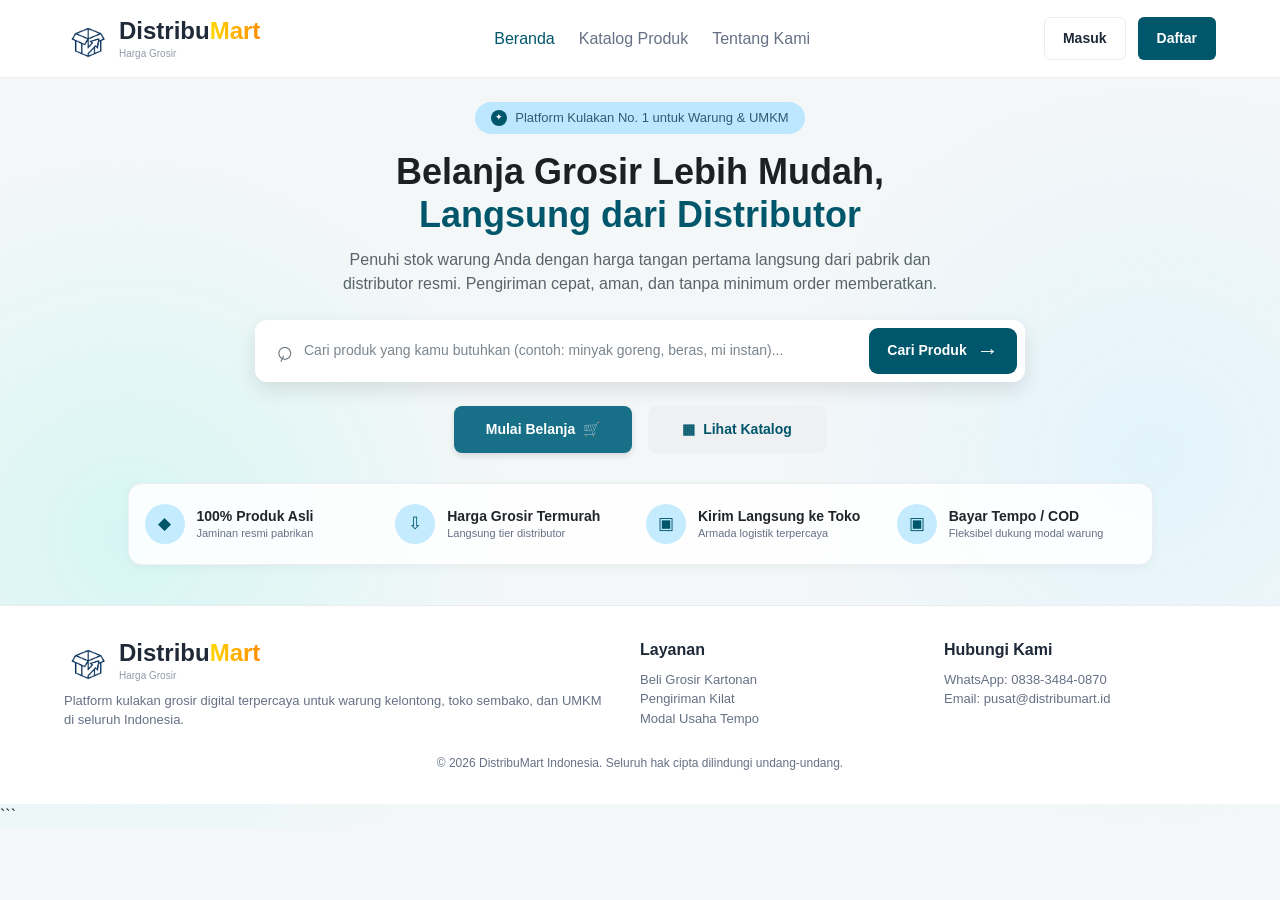
==== index.html @ c921dd15 "Update project DistribuMart BAB 2" ====
<!DOCTYPE html>
<html lang="id">
<head>
    <meta charset="UTF-8">
    <meta name="viewport" content="width=device-width, initial-scale=1.0">
    <title>DistribuMart - Belanja Grosir Online</title>
    <link rel="stylesheet" href="index.css">
</head>
<body class="home-page">

    <!-- NAVBAR -->
    <nav class="navbar">
        <div class="logo">
            <img src="Bahan/Logo_Distribumart.png" alt="Logo DistribuMart">
            <div class="logo-text">
                <span>Distribu<span class="mart">Mart</span></span>
                <small>Harga Grosir</small>
            </div>
        </div>

        <ul class="nav-links">
            <li><a href="index.html" class="active">Beranda</a></li>
            <li><a href="#">Katalog Produk</a></li>
            <li><a href="#">Tentang Kami</a></li>
        </ul>

        <div class="auth-buttons">
            <a href="login.html" class="btn btn-outline">Masuk</a>
            <a href="register.html" class="btn btn-primary">Daftar</a>
        </div>
    </nav>

    <!-- HERO SECTION -->
    <main class="hero-section">
        <div class="hero-badge">
            <span class="badge-icon">✦</span>
            Platform Kulakan No. 1 untuk Warung & UMKM
        </div>

        <h1>
            Belanja Grosir Lebih Mudah,
            <br>
            <span>Langsung dari Distributor</span>
        </h1>

        <p class="hero-description">
            Penuhi stok warung Anda dengan harga tangan pertama langsung dari
            pabrik dan distributor resmi. Pengiriman cepat, aman, dan tanpa
            minimum order memberatkan.
        </p>

        <!-- SEARCH BAR -->
        <div class="hero-search">
            <div class="search-input">
                <span class="search-icon">⌕</span>
                <span class="search-placeholder">
                    Cari produk yang kamu butuhkan
                    (contoh: minyak goreng, beras, mi instan)...
                </span>
            </div>

            <a href="#" class="search-button">
                Cari Produk
                <span>→</span>
            </a>
        </div>

        <!-- HERO BUTTONS -->
        <div class="hero-buttons">
            <a href="register.html" class="hero-btn hero-btn-primary">
                Mulai Belanja
                <span>🛒</span>
            </a>

            <a href="#" class="hero-btn hero-btn-secondary">
                <span>▦</span>
                Lihat Katalog
            </a>
        </div>
    </main>

    <!-- KEUNGGULAN DISTRIBUMART -->
    <section class="home-features">
        <div class="feature-item">
            <div class="feature-icon">◆</div>
            <div>
                <h3>100% Produk Asli</h3>
                <p>Jaminan resmi pabrikan</p>
            </div>
        </div>

        <div class="feature-item">
            <div class="feature-icon">⇩</div>
            <div>
                <h3>Harga Grosir Termurah</h3>
                <p>Langsung tier distributor</p>
            </div>
        </div>

        <div class="feature-item">
            <div class="feature-icon">▣</div>
            <div>
                <h3>Kirim Langsung ke Toko</h3>
                <p>Armada logistik terpercaya</p>
            </div>
        </div>

        <div class="feature-item">
            <div class="feature-icon">▣</div>
            <div>
                <h3>Bayar Tempo / COD</h3>
                <p>Fleksibel dukung modal warung</p>
            </div>
        </div>
    </section>

    <!-- FOOTER -->
    <footer>
        <div class="footer-grid">
            <div>
                <div class="logo footer-logo">
                    <img src="Bahan/Logo_Distribumart.png" alt="Logo DistribuMart">
                    <div class="logo-text">
                        <span>Distribu<span class="mart">Mart</span></span>
                        <small>Harga Grosir</small>
                    </div>
                </div>

                <p class="footer-description">
                    Platform kulakan grosir digital terpercaya
                    untuk warung kelontong, toko sembako,
                    dan UMKM di seluruh Indonesia.
                </p>
            </div>

            <div>
                <h4>Layanan</h4>
                <p class="footer-description">
                    Beli Grosir Kartonan
                    <br>
                    Pengiriman Kilat
                    <br>
                    Modal Usaha Tempo
                </p>
            </div>

            <div>
                <h4>Hubungi Kami</h4>
                <p class="footer-description">
                    WhatsApp: 0838-3484-0870
                    <br>
                    Email: pusat@distribumart.id
                </p>
            </div>
        </div>

        <p class="footer-copyright">
            © 2026 DistribuMart Indonesia.
            Seluruh hak cipta dilindungi undang-undang.
        </p>
    </footer>

</body>
</html>
```
---- index.css ----
/* DISTRIBUMART - INDEX CSS */
:root{
    --primary-color:#00566b;
    --primary-dark:#003e4d;
    --primary-light:#e6f2f5;
    --accent-color:#00a896;
    --bg-light:#f4f7f8;
    --white:#ffffff;
    --text-dark:#1d2939;
    --text-muted:#667085;
    --border-color:#eaecf0;
    --radius-sm:6px;
    --radius-md:10px;
}

*{
    margin:0;
    padding:0;
    box-sizing:border-box;
    font-family:'Segoe UI',Roboto,Helvetica,Arial,sans-serif;
}

body{
    background-color:var(--bg-light);
    color:var(--text-dark);
    line-height:1.5;
}

a{
    text-decoration:none;
    color:inherit;
}

/* NAVBAR */
.navbar{
    display:flex;
    justify-content:space-between;
    align-items:center;
    padding:16px 5%;
    background:var(--white);
    border-bottom:1px solid var(--border-color);
    position:sticky;
    top:0;
    z-index:100;
}

/* LOGO */
.logo{
    display:flex;
    align-items:center;
    gap:10px;
    font-size:24px;
    font-weight:bold;
}

.logo img{
    width:45px;
    height:45px;
    object-fit:contain;
}

.logo-text{
    display:flex;
    flex-direction:column;
    line-height:1.1;
}

.logo-text>span{
    color:#1f2937;
}

.logo .mart{
    background:linear-gradient(to right,#FFD700,#FF8C00);
    background-clip:text;
    -webkit-background-clip:text;
    color:transparent;
}

.logo-text small{
    margin-top:3px;
    font-size:10px;
    font-weight:500;
    color:var(--text-muted);
    opacity:.7;
}

/* NAVIGATION */
.nav-links{
    display:flex;
    gap:24px;
    list-style:none;
    font-weight:500;
    color:var(--text-muted);
}

.nav-links a:hover,
.nav-links a.active{
    color:var(--primary-color);
}

/* AUTH BUTTONS */
.auth-buttons{
    display:flex;
    gap:12px;
    align-items:center;
}

/* BUTTON */
.btn{
    padding:10px 18px;
    border-radius:var(--radius-sm);
    font-size:14px;
    font-weight:600;
    cursor:pointer;
    border:1px solid transparent;
    display:inline-flex;
    align-items:center;
    justify-content:center;
    gap:6px;
    text-decoration:none;
}

.btn-primary{
    background-color:var(--primary-color);
    color:var(--white);
}

.btn-primary:hover{
    background-color:var(--primary-dark);
}

.btn-outline{
    border-color:var(--border-color);
    background:var(--white);
    color:var(--text-dark);
}

.btn-outline:hover{
    background:#f9fafb;
}

/* HOME PAGE */
.home-page{
    background:
        radial-gradient(circle at 10% 65%,rgba(190,245,240,.55),transparent 30%),
        radial-gradient(circle at 90% 55%,rgba(205,240,255,.45),transparent 30%),
        var(--bg-light);
}

/* HERO SECTION */
.home-page .hero-section{
    max-width:1000px;
    margin:0 auto;
    padding:24px 20px 30px;
    text-align:center;
}

.home-page .hero-badge{
    display:inline-flex;
    align-items:center;
    gap:8px;
    background:#bce7ff;
    color:#315b70;
    padding:6px 16px;
    border-radius:30px;
    font-size:13px;
    font-weight:500;
    margin-bottom:16px;
}

.home-page .badge-icon{
    display:inline-flex;
    align-items:center;
    justify-content:center;
    width:16px;
    height:16px;
    background:#00566b;
    color:white;
    border-radius:50%;
    font-size:9px;
}

.home-page .hero-section h1{
    margin:0;
    font-size:36px;
    line-height:1.2;
    font-weight:700;
    color:#1d2023;
}

.home-page .hero-section h1 span{
    color:#00566b;
}

.home-page .hero-description{
    max-width:650px;
    margin:12px auto 24px;
    font-size:16px;
    line-height:1.5;
    color:#59636b;
}

/* HERO SEARCH */
.home-page .hero-search{
    width:100%;
    max-width:770px;
    margin:0 auto;
    display:flex;
    align-items:center;
    background:#ffffff;
    padding:8px;
    border-radius:12px;
    box-shadow:0 8px 20px rgba(0,0,0,.10);
    text-align:left;
}

.home-page .search-input{
    flex:1;
    display:flex;
    align-items:center;
    gap:12px;
    padding:8px 12px;
    min-width:0;
}

.home-page .search-icon{
    font-size:28px;
    line-height:1;
    color:#6c757d;
    transform:rotate(-20deg);
}

.home-page .search-placeholder{
    color:#7b858d;
    font-size:14px;
    white-space:nowrap;
    overflow:hidden;
    text-overflow:ellipsis;
}

.home-page .search-button{
    display:flex;
    align-items:center;
    justify-content:center;
    gap:10px;
    min-width:148px;
    padding:12px 18px;
    border-radius:9px;
    background:#00566b;
    color:white;
    font-size:14px;
    font-weight:600;
    transition:.2s ease;
}

.home-page .search-button:hover{
    background:#003e4d;
}

.home-page .search-button span{
    font-size:22px;
    line-height:1;
}

/* HERO BUTTONS */
.home-page .hero-buttons{
    display:flex;
    justify-content:center;
    align-items:center;
    gap:16px;
    margin-top:24px;
}

.home-page .hero-btn{
    display:inline-flex;
    align-items:center;
    justify-content:center;
    gap:8px;
    min-width:178px;
    padding:13px 24px;
    border-radius:8px;
    font-size:14px;
    font-weight:600;
    transition:.2s ease;
}

.home-page .hero-btn-primary{
    background:#176f88;
    color:white;
    box-shadow:0 3px 6px rgba(0,0,0,.12);
}

.home-page .hero-btn-primary:hover{
    background:#00566b;
}

.home-page .hero-btn-secondary{
    background:#eef0f2;
    color:#00566b;
}

.home-page .hero-btn-secondary:hover{
    background:#e1e5e8;
}

/* HOME FEATURES */
.home-page .home-features{
    max-width:1025px;
    margin:0 auto 40px;
    padding:16px;
    display:grid;
    grid-template-columns:repeat(4,1fr);
    gap:12px;
    background:rgba(255,255,255,.85);
    border:1px solid rgba(234,236,240,.8);
    border-radius:14px;
    box-shadow:0 3px 10px rgba(0,0,0,.04);
}

.home-page .feature-item{
    display:flex;
    align-items:center;
    gap:12px;
    padding:4px 0;
}

.home-page .feature-icon{
    flex-shrink:0;
    width:40px;
    height:40px;
    display:flex;
    align-items:center;
    justify-content:center;
    background:#c5ebff;
    color:#00566b;
    border-radius:50%;
    font-size:17px;
}

.home-page .feature-item h3{
    margin:0;
    font-size:14px;
    line-height:1.3;
    font-weight:600;
    color:#20252a;
}

.home-page .feature-item p{
    margin:1px 0 0;
    font-size:11px;
    line-height:1.3;
    color:#667085;
}

/* FOOTER */
footer{
    background:var(--white);
    border-top:1px solid var(--border-color);
    padding:32px 5%;
    margin-top:40px;
}

.footer-grid{
    display:grid;
    grid-template-columns:2fr 1fr 1fr;
    gap:32px;
}

.footer-description{
    color:var(--text-muted);
    font-size:13px;
    margin-top:8px;
}

.footer-copyright{
    text-align:center;
    font-size:12px;
    color:var(--text-muted);
    margin-top:24px;
}
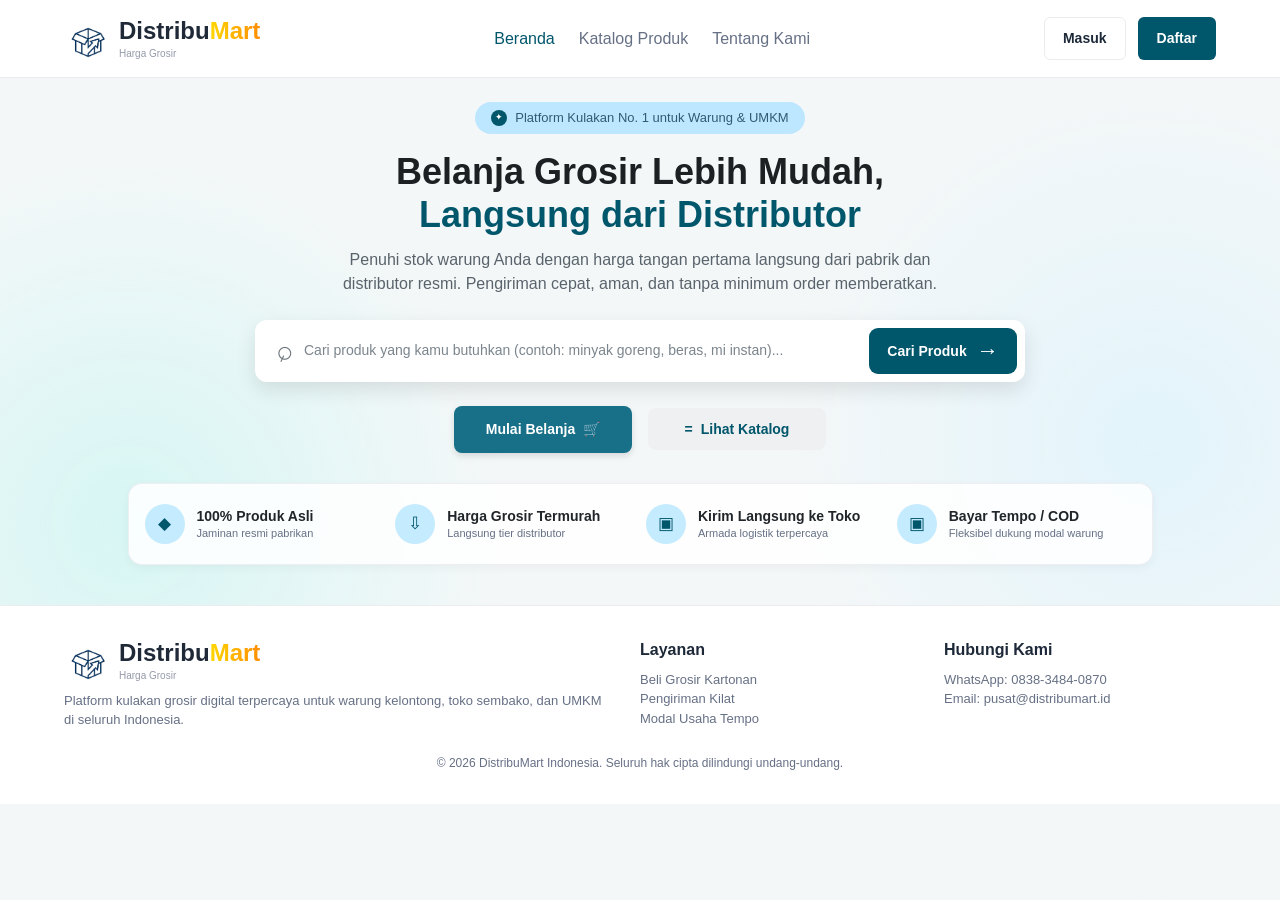
==== commit 6992278f: "BAB 3 JavaScript (3 DOM dan Toast Snackbar)" ====
--- a/index.html
+++ b/index.html
@@ -21,7 +21,7 @@
         <ul class="nav-links">
             <li><a href="index.html" class="active">Beranda</a></li>
             <li><a href="#">Katalog Produk</a></li>
-            <li><a href="#">Tentang Kami</a></li>
+            <li><a href="#" id="aboutLink">Tentang Kami</a></li>
         </ul>
 
         <div class="auth-buttons">
@@ -59,10 +59,10 @@
                 </span>
             </div>
 
-            <a href="#" class="search-button">
-                Cari Produk
-                <span>→</span>
-            </a>
+           <button type="button" id="searchButton" class="search-button">
+    Cari Produk
+    <span>→</span>
+</button>
         </div>
 
         <!-- HERO BUTTONS -->
@@ -72,10 +72,10 @@
                 <span>🛒</span>
             </a>
 
-            <a href="#" class="hero-btn hero-btn-secondary">
-                <span>▦</span>
-                Lihat Katalog
-            </a>
+            <button type="button" id="catalogButton" class="hero-btn hero-btn-secondary">
+    <span>=</span>
+    Lihat Katalog
+</button>
         </div>
     </main>
 
@@ -160,6 +160,8 @@
         </p>
     </footer>
 
+<div id="toast" class="toast" role="status" aria-live="polite"></div>
+<script src="script.js"></script>
 </body>
 </html>
-```
+
--- a/index.css
+++ b/index.css
@@ -253,8 +253,10 @@
     transition:.2s ease;
 }
 
-.home-page .search-button:hover{
-    background:#003e4d;
+.home-page .search-button {
+    border: none;
+    font-family: inherit;
+    cursor: pointer;
 }
 
 .home-page .search-button span{
@@ -378,3 +380,40 @@
     color:var(--text-muted);
     margin-top:24px;
 }
+
+/* TOAST / SNACKBAR */
+.home-page .toast {
+    position: fixed;
+    bottom: 25px;
+    left: 50%;
+    z-index: 999;
+    min-width: 280px;
+    max-width: 500px;
+    padding: 14px 22px;
+    border-radius: 8px;
+    background: #003e4d;
+    color: #ffffff;
+    font-size: 14px;
+    text-align: center;
+    box-shadow: 0 4px 15px rgba(0, 0, 0, 0.2);
+
+    opacity: 0;
+    visibility: hidden;
+    transform: translate(-50%, 15px);
+    transition: opacity 0.25s ease,
+                transform 0.25s ease,
+                visibility 0.25s ease;
+}
+
+.home-page .toast.show {
+    opacity: 1;
+    visibility: visible;
+    transform: translate(-50%, 0);
+}
+
+/* Menjaga tampilan tombol Katalog tetap konsisten */
+.home-page button.hero-btn {
+    border: none;
+    font-family: inherit;
+    cursor: pointer;
+}
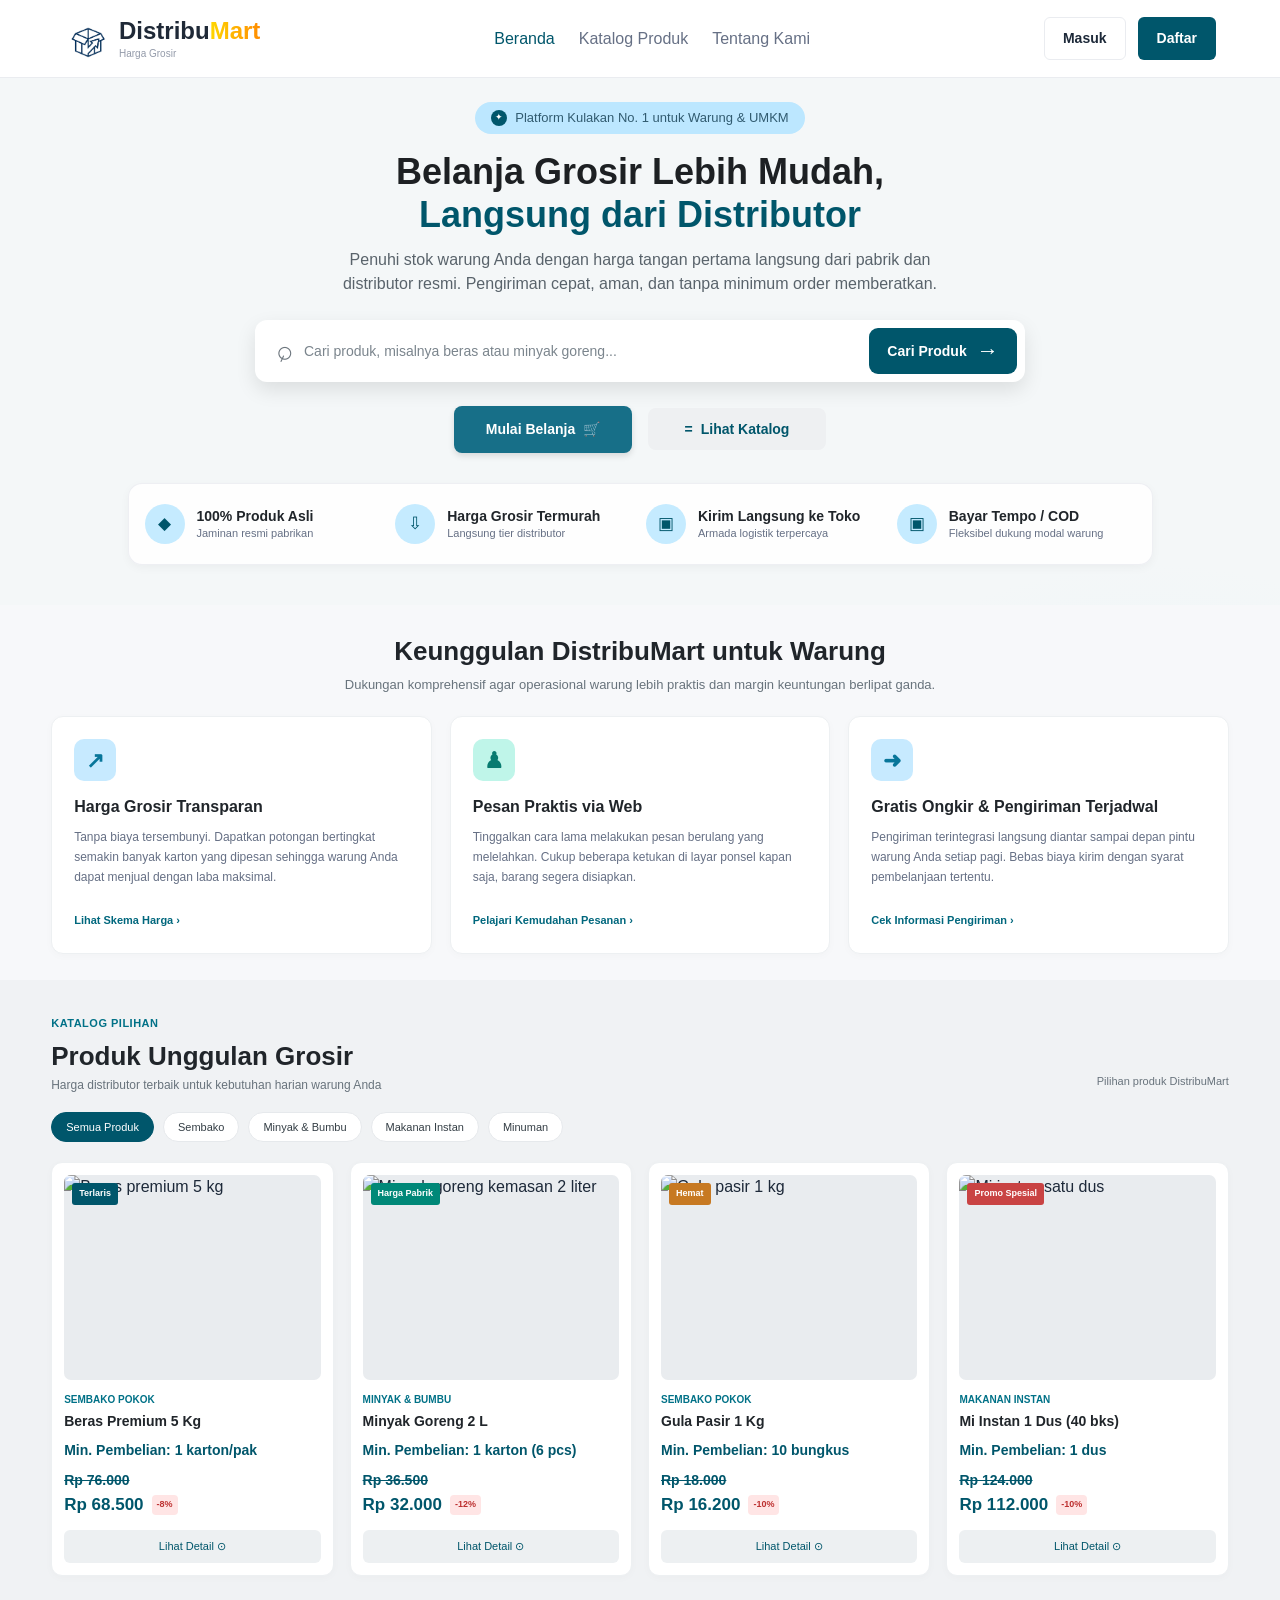
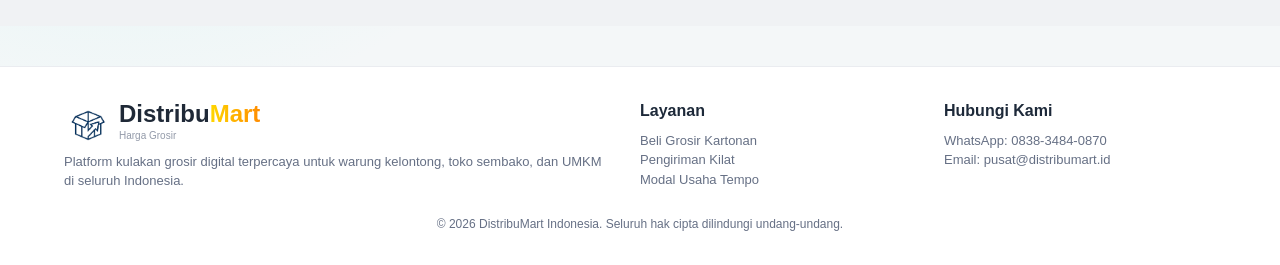
==== commit bb84a83b: "BAB 4 JavaScript: Penerapan Pop-Up, Event, DOM" ====
--- a/index.html
+++ b/index.html
@@ -6,7 +6,7 @@
     <title>DistribuMart - Belanja Grosir Online</title>
     <link rel="stylesheet" href="index.css">
 </head>
-<body class="home-page">
+<body class="home-page" id="top">
 
     <!-- NAVBAR -->
     <nav class="navbar">
@@ -20,8 +20,8 @@
 
         <ul class="nav-links">
             <li><a href="index.html" class="active">Beranda</a></li>
-            <li><a href="#">Katalog Produk</a></li>
-            <li><a href="#" id="aboutLink">Tentang Kami</a></li>
+           <li><a href="#produk-unggulan">Katalog Produk</a></li>
+            <li><a href="#tentang-kami" id="aboutLink">Tentang Kami</a></li>
         </ul>
 
         <div class="auth-buttons">
@@ -50,20 +50,30 @@
         </p>
 
         <!-- SEARCH BAR -->
-        <div class="hero-search">
-            <div class="search-input">
-                <span class="search-icon">⌕</span>
-                <span class="search-placeholder">
-                    Cari produk yang kamu butuhkan
-                    (contoh: minyak goreng, beras, mi instan)...
-                </span>
-            </div>
-
-           <button type="button" id="searchButton" class="search-button">
-    Cari Produk
-    <span>→</span>
-</button>
-        </div>
+        
+<!-- SEARCH BAR -->
+<div class="hero-search">
+    <div class="search-input">
+        <span class="search-icon">⌕</span>
+
+        <!-- Input untuk mencari produk -->
+        <input
+            type="text"
+            id="productSearch"
+            class="search-placeholder"
+            placeholder="Cari produk, misalnya beras atau minyak goreng..."
+            aria-label="Cari produk"
+        >
+    </div>
+
+    <button type="button" id="searchButton" class="search-button">
+        Cari Produk
+        <span>→</span>
+    </button>
+</div>
+
+<!-- Tempat menampilkan hasil pencarian dari API -->
+<section id="productResults" aria-live="polite"></section>
 
         <!-- HERO BUTTONS -->
         <div class="hero-buttons">
@@ -113,9 +123,176 @@
             </div>
         </div>
     </section>
+<!-- KEUNGGULAN DISTRIBUMART UNTUK WARUNG -->
+<section class="benefits-section" id="keunggulan">
+    <div class="section-heading centered">
+        <h2>Keunggulan DistribuMart untuk Warung</h2>
+        <p>Dukungan komprehensif agar operasional warung lebih praktis dan margin keuntungan berlipat ganda.</p>
+    </div>
+
+    <div class="benefits-grid">
+        <article class="benefit-card">
+            <div class="benefit-icon icon-blue">↗</div>
+            <h3>Harga Grosir Transparan</h3>
+            <p>
+                Tanpa biaya tersembunyi. Dapatkan potongan bertingkat
+                semakin banyak karton yang dipesan sehingga warung Anda
+                dapat menjual dengan laba maksimal.
+            </p>
+            <a href="#produk-unggulan">Lihat Skema Harga ›</a>
+        </article>
+
+        <article class="benefit-card">
+            <div class="benefit-icon icon-green">♟</div>
+            <h3>Pesan Praktis via Web</h3>
+            <p>
+                Tinggalkan cara lama melakukan pesan berulang yang
+                melelahkan. Cukup beberapa ketukan di layar ponsel
+                kapan saja, barang segera disiapkan.
+            </p>
+            <a href="register.html">Pelajari Kemudahan Pesanan ›</a>
+        </article>
+
+        <article class="benefit-card">
+            <div class="benefit-icon icon-blue">➜</div>
+            <h3>Gratis Ongkir & Pengiriman Terjadwal</h3>
+            <p>
+                Pengiriman terintegrasi langsung diantar sampai depan
+                pintu warung Anda setiap pagi. Bebas biaya kirim dengan
+                syarat pembelanjaan tertentu.
+            </p>
+            <a href="#produk-unggulan">Cek Informasi Pengiriman ›</a>
+        </article>
+    </div>
+</section>
+
+
+<!-- PRODUK UNGGULAN GROSIR -->
+<section class="featured-section" id="produk-unggulan">
+    <div class="featured-header">
+        <div>
+            <span class="section-label">KATALOG PILIHAN</span>
+            <h2>Produk Unggulan Grosir</h2>
+            <p>Harga distributor terbaik untuk kebutuhan harian warung Anda</p>
+        </div>
+
+        <span class="update-label">Pilihan produk DistribuMart</span>
+    </div>
+
+    <!-- Filter kategori produk -->
+    <div class="category-filters">
+        <button type="button" class="category-btn active"
+                data-category="semua">Semua Produk</button>
+        <button type="button" class="category-btn"
+                data-category="sembako">Sembako</button>
+        <button type="button" class="category-btn"
+                data-category="minyak">Minyak & Bumbu</button>
+        <button type="button" class="category-btn"
+                data-category="makanan">Makanan Instan</button>
+        <button type="button" class="category-btn"
+                data-category="minuman">Minuman</button>
+    </div>
+
+    <!-- Daftar kartu produk -->
+    <div class="products-grid">
+
+        <!-- PRODUK 1: Ganti gambar dengan foto produk milikmu -->
+        <article class="product-card" data-category="sembako">
+            <div class="product-image">
+                <span class="product-badge">Terlaris</span>
+                <img src="Bahan/produk-1.jpg"
+                     alt="Beras premium 5 kg">
+            </div>
+            <div class="product-info">
+                <span class="product-category">SEMBAKO POKOK</span>
+                <h3>Beras Premium 5 Kg</h3>
+                <p class="product-description">Min. Pembelian: 1 karton/pak</p>
+                <p class="old-price">Rp 76.000</p>
+                <div class="price-row">
+                    <strong>Rp 68.500</strong>
+                    <span class="discount">-8%</span>
+                </div>
+                <button class="detail-button" type="button"
+                        data-product="Beras Premium 5 Kg">
+                    Lihat Detail ⊙
+                </button>
+            </div>
+        </article>
+
+        <!-- PRODUK 2 -->
+        <article class="product-card" data-category="minyak">
+            <div class="product-image">
+                <span class="product-badge badge-green">Harga Pabrik</span>
+                <img src="Bahan/produk-2.jpg"
+                     alt="Minyak goreng kemasan 2 liter">
+            </div>
+            <div class="product-info">
+                <span class="product-category">MINYAK & BUMBU</span>
+                <h3>Minyak Goreng 2 L</h3>
+                <p class="product-description">Min. Pembelian: 1 karton (6 pcs)</p>
+                <p class="old-price">Rp 36.500</p>
+                <div class="price-row">
+                    <strong>Rp 32.000</strong>
+                    <span class="discount">-12%</span>
+                </div>
+                <button class="detail-button" type="button"
+                        data-product="Minyak Goreng 2 L">
+                    Lihat Detail ⊙
+                </button>
+            </div>
+        </article>
+
+        <!-- PRODUK 3 -->
+        <article class="product-card" data-category="sembako">
+            <div class="product-image">
+                <span class="product-badge badge-orange">Hemat</span>
+                <img src="Bahan/produk-3.jpg"
+                     alt="Gula pasir 1 kg">
+            </div>
+            <div class="product-info">
+                <span class="product-category">SEMBAKO POKOK</span>
+                <h3>Gula Pasir 1 Kg</h3>
+                <p class="product-description">Min. Pembelian: 10 bungkus</p>
+                <p class="old-price">Rp 18.000</p>
+                <div class="price-row">
+                    <strong>Rp 16.200</strong>
+                    <span class="discount">-10%</span>
+                </div>
+                <button class="detail-button" type="button"
+                        data-product="Gula Pasir 1 Kg">
+                    Lihat Detail ⊙
+                </button>
+            </div>
+        </article>
+
+        <!-- PRODUK 4 -->
+        <article class="product-card" data-category="makanan">
+            <div class="product-image">
+                <span class="product-badge badge-red">Promo Spesial</span>
+                <img src="Bahan/produk-4.jpg"
+                     alt="Mi instan satu dus">
+            </div>
+            <div class="product-info">
+                <span class="product-category">MAKANAN INSTAN</span>
+                <h3>Mi Instan 1 Dus (40 bks)</h3>
+                <p class="product-description">Min. Pembelian: 1 dus</p>
+                <p class="old-price">Rp 124.000</p>
+                <div class="price-row">
+                    <strong>Rp 112.000</strong>
+                    <span class="discount">-10%</span>
+                </div>
+                <button class="detail-button" type="button"
+                        data-product="Mi Instan 1 Dus (40 bks)">
+                    Lihat Detail ⊙
+                </button>
+            </div>
+        </article>
+
+    </div>
+</section>
 
     <!-- FOOTER -->
-    <footer>
+    <footer id="tentang-kami">
         <div class="footer-grid">
             <div>
                 <div class="logo footer-logo">
--- a/index.css
+++ b/index.css
@@ -417,3 +417,495 @@
     font-family: inherit;
     cursor: pointer;
 }
+
+/* Input pencarian produk */
+.home-page .search-placeholder {
+    flex: 1;
+    width: 100%;
+    min-width: 0;
+    border: none;
+    outline: none;
+    background: transparent;
+    color: #333333;
+    font-family: inherit;
+    font-size: 14px;
+}
+
+/* Tampilan teks petunjuk pencarian */
+.home-page .search-placeholder::placeholder {
+    color: #7b858d;
+    opacity: 1;
+}
+
+/* Area hasil pencarian produk */
+.home-page #productResults {
+    width: 100%;
+    max-width: 770px;
+    margin: 20px auto;
+}
+
+/* AREA HASIL PENCARIAN DAN KATALOG */
+.home-page #productResults {
+    width: 100%;
+    max-width: 770px;
+    margin: 24px auto;
+    text-align: left;
+}
+
+.home-page #productResults h2 {
+    margin-bottom: 16px;
+    color: var(--primary-color);
+    font-size: 22px;
+}
+
+/* Kartu produk yang dibuat melalui JavaScript */
+.home-page .product-card {
+    margin-bottom: 12px;
+    padding: 16px;
+    background: #ffffff;
+    border: 1px solid var(--border-color);
+    border-radius: var(--radius-md);
+    box-shadow: 0 3px 10px rgba(0, 0, 0, 0.04);
+}
+
+.home-page .product-card h3 {
+    margin-bottom: 6px;
+    font-size: 16px;
+    color: var(--text-dark);
+}
+
+.home-page .product-card p {
+    font-size: 14px;
+    color: var(--primary-color);
+    font-weight: 600;
+}
+
+/* Input pencarian yang bisa diketik */
+.home-page input.search-placeholder {
+    flex: 1;
+    width: 100%;
+    min-width: 0;
+    border: none;
+    outline: none;
+    background: transparent;
+    color: var(--text-dark);
+    font-size: 14px;
+}
+
+.home-page input.search-placeholder::placeholder {
+    color: #7b858d;
+    opacity: 1;
+}
+
+
+/* =========================================
+   BAGIAN TENTANG KAMI
+   ========================================= */
+
+.home-page .about-section {
+    padding: 64px 5%;
+    margin-top: 36px;
+    background: #ffffff;
+    border-top: 1px solid var(--border-color);
+}
+
+.home-page .about-container {
+    max-width: 1100px;
+    margin: 0 auto;
+    display: grid;
+    grid-template-columns: 1fr 1fr;
+    align-items: center;
+    gap: 48px;
+}
+
+/* Foto Tentang Kami */
+.home-page .about-image {
+    width: 100%;
+    height: 360px;
+    overflow: hidden;
+    border-radius: 16px;
+    background: var(--primary-light);
+}
+
+.home-page .about-image img {
+    width: 100%;
+    height: 100%;
+    display: block;
+    object-fit: cover;
+}
+
+/* Teks Tentang Kami */
+.home-page .about-label {
+    display: inline-block;
+    margin-bottom: 12px;
+    color: var(--accent-color);
+    font-size: 12px;
+    font-weight: 700;
+    letter-spacing: 1.5px;
+}
+
+.home-page .about-content h2 {
+    margin-bottom: 18px;
+    color: var(--text-dark);
+    font-size: 32px;
+    line-height: 1.3;
+}
+
+.home-page .about-content h2 span {
+    color: var(--primary-color);
+}
+
+.home-page .about-content > p {
+    margin-bottom: 14px;
+    color: var(--text-muted);
+    font-size: 14px;
+    line-height: 1.8;
+}
+
+/* Daftar keunggulan */
+.home-page .about-points {
+    display: grid;
+    gap: 13px;
+    margin: 22px 0;
+}
+
+.home-page .about-point {
+    display: flex;
+    align-items: flex-start;
+    gap: 10px;
+    color: var(--text-dark);
+    font-size: 13px;
+}
+
+.home-page .about-check {
+    display: inline-flex;
+    flex-shrink: 0;
+    width: 22px;
+    height: 22px;
+    align-items: center;
+    justify-content: center;
+    border-radius: 50%;
+    background: #d9f5ed;
+    color: #087f69;
+    font-weight: 700;
+}
+
+/* Tombol Tentang Kami */
+.home-page .about-button {
+    display: inline-flex;
+    align-items: center;
+    gap: 12px;
+    margin-top: 4px;
+    padding: 12px 18px;
+    border-radius: 7px;
+    background: var(--primary-color);
+    color: #ffffff;
+    font-size: 13px;
+    font-weight: 600;
+    transition: background 0.2s ease;
+}
+
+.home-page .about-button:hover {
+    background: var(--primary-dark);
+}
+
+/* ==========================================
+   KEUNGGULAN DISTRIBUMART UNTUK WARUNG
+   ========================================== */
+
+.home-page .benefits-section {
+    padding: 30px 4% 26px;
+    background: #f7f8fa;
+}
+
+.home-page .section-heading.centered {
+    text-align: center;
+    margin-bottom: 22px;
+}
+
+.home-page .section-heading h2 {
+    color: #20252a;
+    font-size: 26px;
+    line-height: 1.3;
+}
+
+.home-page .section-heading p {
+    margin-top: 6px;
+    color: #68737c;
+    font-size: 13px;
+}
+
+.home-page .benefits-grid {
+    display: grid;
+    grid-template-columns: repeat(3, minmax(0, 1fr));
+    gap: 18px;
+    max-width: 1200px;
+    margin: 0 auto;
+}
+
+.home-page .benefit-card {
+    padding: 22px;
+    background: #ffffff;
+    border: 1px solid #edf0f2;
+    border-radius: 12px;
+    box-shadow: 0 2px 8px rgba(20, 40, 50, 0.025);
+}
+
+.home-page .benefit-icon {
+    display: flex;
+    align-items: center;
+    justify-content: center;
+    width: 42px;
+    height: 42px;
+    margin-bottom: 14px;
+    border-radius: 10px;
+    font-size: 22px;
+    font-weight: 700;
+}
+
+.home-page .icon-blue {
+    color: #08769a;
+    background: #c7eaff;
+}
+
+.home-page .icon-green {
+    color: #087b70;
+    background: #bff5e9;
+}
+
+.home-page .benefit-card h3 {
+    margin-bottom: 9px;
+    color: #20252a;
+    font-size: 16px;
+}
+
+.home-page .benefit-card p {
+    min-height: 65px;
+    margin-bottom: 14px;
+    color: #667085;
+    font-size: 12px;
+    line-height: 1.65;
+}
+
+.home-page .benefit-card a {
+    color: #00677d;
+    font-size: 11px;
+    font-weight: 600;
+}
+
+.home-page .benefit-card a:hover {
+    text-decoration: underline;
+}
+
+
+/* ==========================================
+   PRODUK UNGGULAN GROSIR
+   ========================================== */
+
+.home-page .featured-section {
+    padding: 30px 4% 38px;
+    background: #f0f2f4;
+}
+
+.home-page .featured-header {
+    display: flex;
+    align-items: flex-end;
+    justify-content: space-between;
+    gap: 20px;
+    max-width: 1400px;
+    margin: 0 auto 18px;
+}
+
+.home-page .section-label {
+    color: #007187;
+    font-size: 11px;
+    font-weight: 700;
+    letter-spacing: 0.5px;
+}
+
+.home-page .featured-header h2 {
+    margin-top: 3px;
+    color: #20252a;
+    font-size: 26px;
+}
+
+.home-page .featured-header p {
+    color: #68737c;
+    font-size: 12px;
+}
+
+.home-page .update-label {
+    padding-bottom: 5px;
+    color: #68737c;
+    font-size: 11px;
+}
+
+.home-page .category-filters {
+    display: flex;
+    flex-wrap: wrap;
+    gap: 9px;
+    max-width: 1400px;
+    margin: 0 auto 20px;
+}
+
+.home-page .category-btn {
+    padding: 8px 14px;
+    border: 1px solid #e6e9ec;
+    border-radius: 20px;
+    background: #ffffff;
+    color: #343e45;
+    font-size: 11px;
+    cursor: pointer;
+    transition: 0.2s ease;
+}
+
+.home-page .category-btn:hover,
+.home-page .category-btn.active {
+    border-color: #00566b;
+    background: #00566b;
+    color: #ffffff;
+}
+
+.home-page .products-grid {
+    display: grid;
+    grid-template-columns: repeat(4, minmax(0, 1fr));
+    gap: 16px;
+    max-width: 1400px;
+    margin: 0 auto;
+}
+
+.home-page .product-card {
+    min-width: 0;
+    padding: 12px;
+    overflow: hidden;
+    border: 1px solid #edf0f2;
+    border-radius: 11px;
+    background: #ffffff;
+    box-shadow: 0 2px 8px rgba(20, 40, 50, 0.025);
+}
+
+.home-page .product-image {
+    position: relative;
+    height: 205px;
+    overflow: hidden;
+    border-radius: 7px;
+    background: #e9ecef;
+}
+
+.home-page .product-image img {
+    display: block;
+    width: 100%;
+    height: 100%;
+    object-fit: cover;
+    transition: transform 0.25s ease;
+}
+
+.home-page .product-card:hover .product-image img {
+    transform: scale(1.04);
+}
+
+.home-page .product-badge {
+    position: absolute;
+    top: 8px;
+    left: 8px;
+    z-index: 1;
+    padding: 4px 7px;
+    border-radius: 3px;
+    background: #00566b;
+    color: #ffffff;
+    font-size: 9px;
+    font-weight: 600;
+}
+
+.home-page .badge-green {
+    background: #008878;
+}
+
+.home-page .badge-orange {
+    background: #c77922;
+}
+
+.home-page .badge-red {
+    background: #c94343;
+}
+
+.home-page .product-info {
+    padding-top: 12px;
+}
+
+.home-page .product-category {
+    display: block;
+    margin-bottom: 5px;
+    color: #007187;
+    font-size: 10px;
+    font-weight: 700;
+}
+
+.home-page .product-info h3 {
+    min-height: 22px;
+    color: #20252a;
+    font-size: 14px;
+    line-height: 1.4;
+}
+
+.home-page .product-description {
+    min-height: 18px;
+    margin-top: 4px;
+    color: #68737c;
+    font-size: 10px;
+}
+
+.home-page .old-price {
+    margin-top: 9px;
+    color: #8b9298;
+    font-size: 10px;
+    text-decoration: line-through;
+}
+
+.home-page .price-row {
+    display: flex;
+    align-items: center;
+    gap: 8px;
+    margin-top: 1px;
+}
+
+.home-page .price-row strong {
+    color: #00566b;
+    font-size: 17px;
+}
+
+.home-page .discount {
+    padding: 3px 5px;
+    border-radius: 4px;
+    background: #ffe5e5;
+    color: #bd3030;
+    font-size: 9px;
+    font-weight: 700;
+}
+
+.home-page .detail-button {
+    width: 100%;
+    margin-top: 12px;
+    padding: 10px 8px;
+    border: none;
+    border-radius: 6px;
+    background: #edf0f2;
+    color: #00566b;
+    font-family: inherit;
+    font-size: 11px;
+    cursor: pointer;
+    transition: 0.2s ease;
+}
+
+.home-page .detail-button:hover {
+    background: #dcecf0;
+}
+/* Desktop: tiga kartu */
+.home-page .benefits-grid {
+    grid-template-columns: repeat(3, minmax(0, 1fr));
+}
+
+/* Desktop: empat kartu produk dalam satu baris */
+.home-page .products-grid {
+    grid-template-columns: repeat(4, minmax(0, 1fr));
+}
